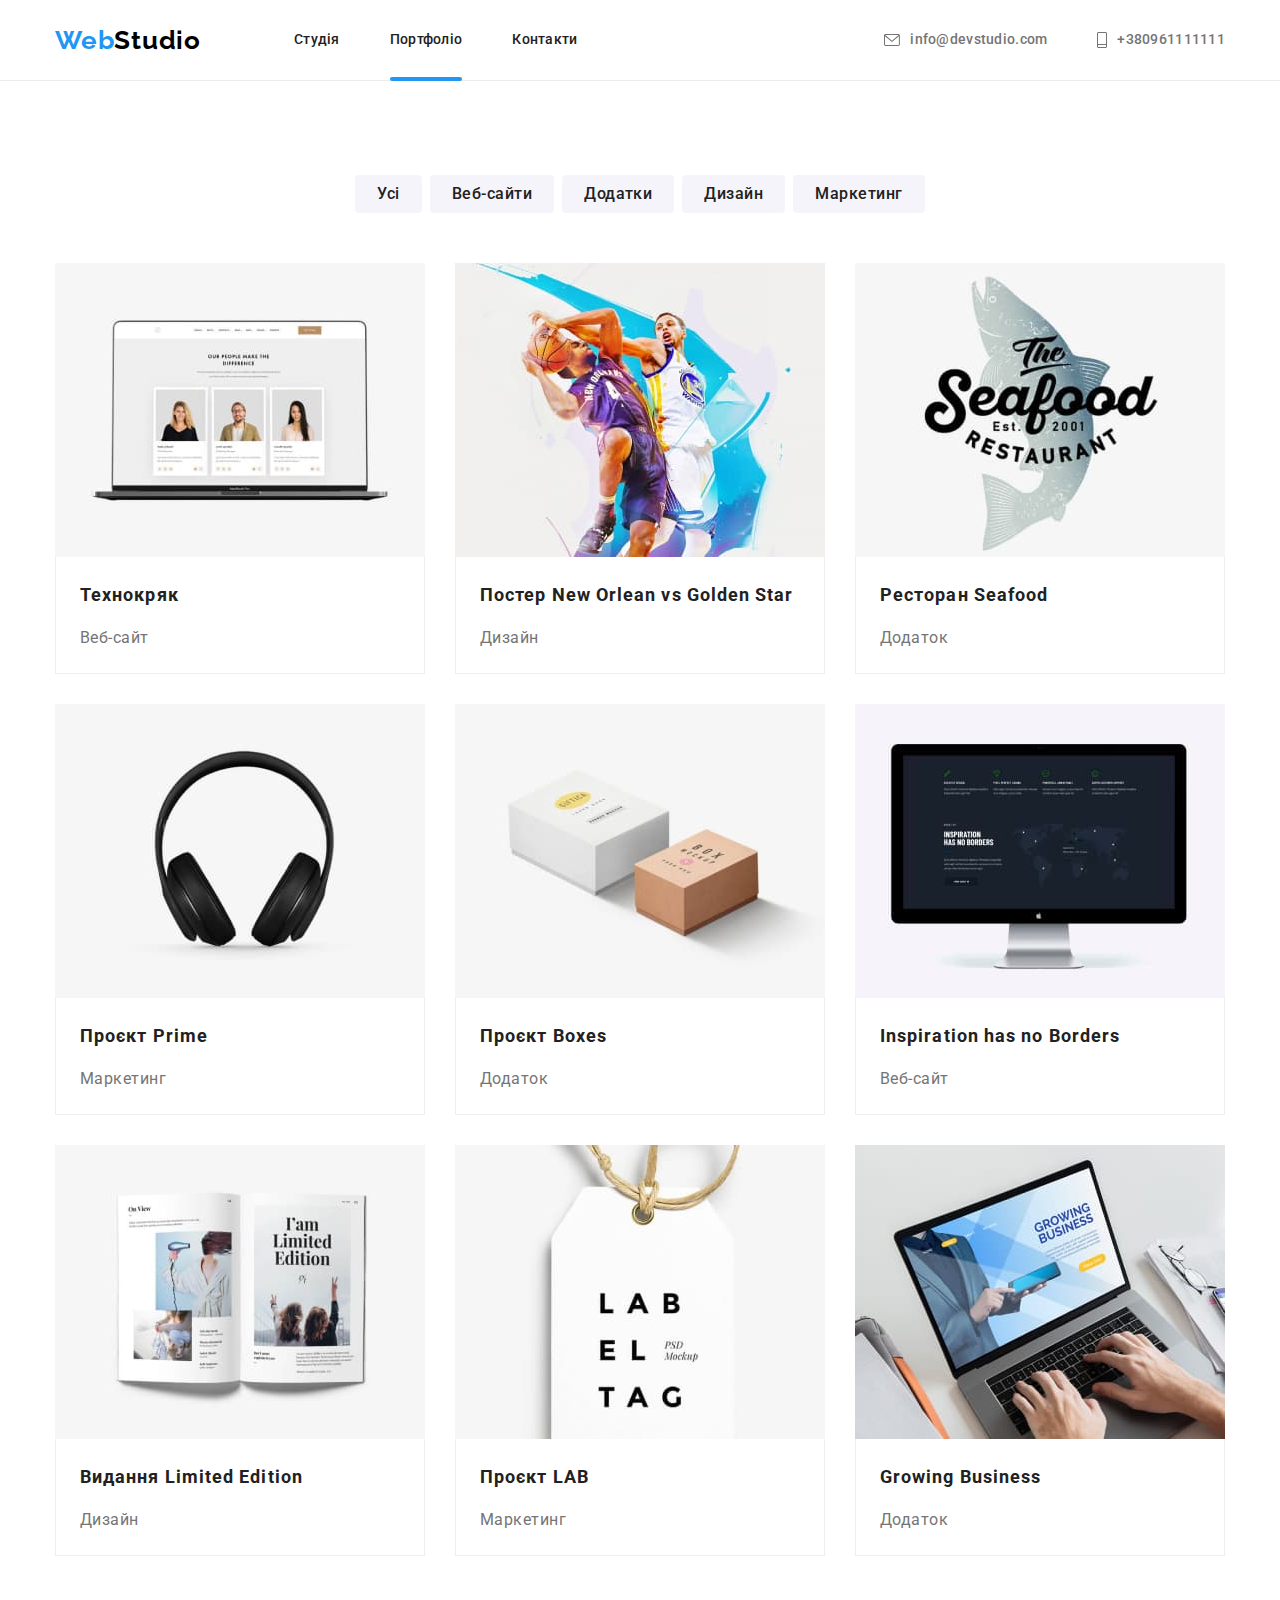
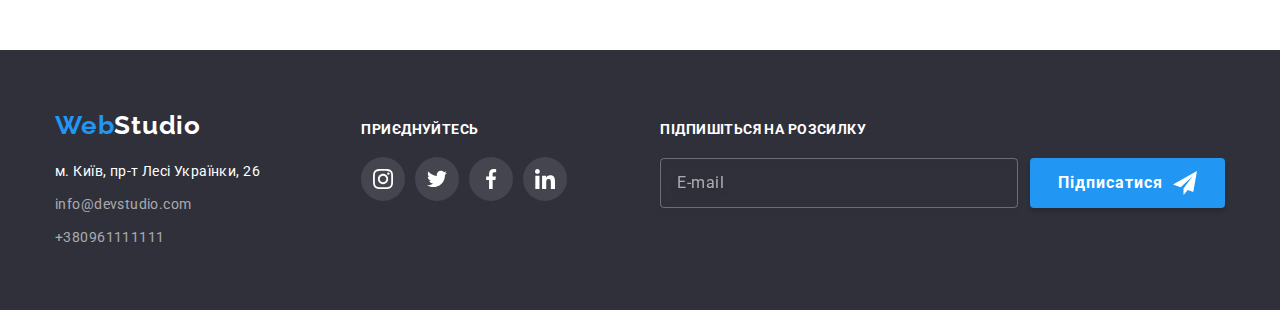
==== portfolio.html @ 86a4831b "Initial commit" ====
<!DOCTYPE html>
<html lang="en">
  <head>
    <meta charset="UTF-8" />
    <meta http-equiv="X-UA-Compatible" content="IE=edge" />
    <meta name="viewport" content="width=device-width, initial-scale=1.0" />

    <link rel="preconnect" href="https://fonts.googleapis.com" />
    <link rel="preconnect" href="https://fonts.gstatic.com" crossorigin />
    <link
      rel="stylesheet"
      href="https://cdnjs.cloudflare.com/ajax/libs/modern-normalize/1.1.0/modern-normalize.min.css"
    />
    <link
      href="https://fonts.googleapis.com/css2?family=Raleway:wght@700&family=Roboto:wght@400;500;700;900&display=swap"
      rel="stylesheet"
    />

    <link rel="stylesheet" href="css/styles.css" />
    <title>Portfolio</title>
  </head>
  <body>
    <header class="header-section">
      <div class="container header-container">
        <nav class="navigation">
          <a href="#" class="logo"><span class="logo-web">Web</span>Studio</a>
          <ul class="list navigation-list">
            <li class="list-item navigation-list-item">
              <a href="index.html" class="nav-item header-item">Студія</a>
            </li>
            <li class="list-item navigation-list-item">
              <a
                href="portfolio.html"
                class="nav-item header-item header-item-active"
                >Портфоліо</a
              >
            </li>
            <li class="list-item navigation-list-item">
              <a href="#" class="nav-item header-item">Контакти</a>
            </li>
          </ul>
        </nav>
        <ul class="list navigation-list">
          <li class="list-item navigation-list-item">
            <a
              href="mailto:info@devstudio.com"
              class="header-item contact-list-item"
            >
              <svg class="header-icon" width="16px" height="12px">
                <use href="./images/icons.svg#icon-envelope"></use>
              </svg>
              info@devstudio.com</a
            >
          </li>
          <li class="list-item navigation-list-item">
            <a href="tel:+380961111111" class="header-item contact-list-item">
              <svg class="header-icon" width="10px" height="16px">
                <use href="./images/icons.svg#icon-phone"></use>
              </svg>
              +380961111111</a
            >
          </li>
        </ul>
      </div>
    </header>
    <main class="main-section">
      <section class="section">
        <div class="container">
          <h1 class="visually-hidden">Наші проекти</h1>
          <ul class="list filter-list">
            <li class="list-item filter-list-item">
              <button type="button" class="filter-button">Усі</button>
            </li>
            <li class="list-item filter-list-item">
              <button type="button" class="filter-button">Веб-сайти</button>
            </li>
            <li class="list-item filter-list-item">
              <button type="button" class="filter-button">Додатки</button>
            </li>
            <li class="list-item filter-list-item">
              <button type="button" class="filter-button">Дизайн</button>
            </li>
            <li class="list-item filter-list-item">
              <button type="button" class="filter-button">Маркетинг</button>
            </li>
          </ul>

          <ul class="list portfolio-list">
            <li class="portfolio-item list-item">
              <a href="#" class="link portfolio-link">
                <div class="portfolio-thumb">
                  <div class="overlay">
                    Ресурс пропонує комплексні пропозиції з різним рівнем
                    функціоналу та сервісів. Все це дозволить відвідувачу
                    отримати вичерпні відомості про компанію чи приватну особу.
                  </div>
                  <img
                    class="portfolio-image"
                    src="images/project-1.jpg"
                    width="370"
                    alt="A laptop with an open project"
                  />
                </div>

                <div class="portfolio-caption">
                  <h2 class="portfolio-heading">Технокряк</h2>
                  <p class="portfolio-text">Веб-сайт</p>
                </div>
              </a>
            </li>
            <li class="portfolio-item list-item">
              <a href="#" class="link portfolio-link">
                <div class="portfolio-thumb">
                  <div class="overlay">
                    Ресурс пропонує комплексні пропозиції з різним рівнем
                    функціоналу та сервісів. Все це дозволить відвідувачу
                    отримати вичерпні відомості про компанію чи приватну особу.
                  </div>
                  <img
                    class="portfolio-image"
                    src="images/project-2.jpg"
                    width="370"
                    alt="A poster with basketbolists"
                  />
                </div>

                <div class="portfolio-caption">
                  <h2 class="portfolio-heading">
                    Постер New Orlean vs Golden Star
                  </h2>
                  <p class="portfolio-text">Дизайн</p>
                </div>
              </a>
            </li>
            <li class="portfolio-item list-item">
              <a href="#" class="link portfolio-link">
                <div class="portfolio-thumb">
                  <div class="overlay">
                    Ресурс пропонує комплексні пропозиції з різним рівнем
                    функціоналу та сервісів. Все це дозволить відвідувачу
                    отримати вичерпні відомості про компанію чи приватну особу.
                  </div>
                  <img
                    class="portfolio-image"
                    src="images/project-3.jpg"
                    width="370"
                    alt="Seafood restaurant logo"
                  />
                </div>

                <div class="portfolio-caption">
                  <h2 class="portfolio-heading">Ресторан Seafood</h2>
                  <p class="portfolio-text">Додаток</p>
                </div>
              </a>
            </li>
            <li class="portfolio-item list-item">
              <a href="#" class="link portfolio-link">
                <div class="portfolio-thumb">
                  <div class="overlay">
                    Ресурс пропонує комплексні пропозиції з різним рівнем
                    функціоналу та сервісів. Все це дозволить відвідувачу
                    отримати вичерпні відомості про компанію чи приватну особу.
                  </div>
                  <img
                    class="portfolio-image"
                    src="images/project-4.jpg"
                    width="370"
                    alt="Heaphones"
                  />
                </div>

                <div class="portfolio-caption">
                  <h2 class="portfolio-heading">Проєкт Prime</h2>
                  <p class="portfolio-text">Маркетинг</p>
                </div>
              </a>
            </li>
            <li class="portfolio-item list-item">
              <a href="#" class="link portfolio-link">
                <div class="portfolio-thumb">
                  <div class="overlay">
                    Ресурс пропонує комплексні пропозиції з різним рівнем
                    функціоналу та сервісів. Все це дозволить відвідувачу
                    отримати вичерпні відомості про компанію чи приватну особу.
                  </div>
                  <img
                    class="portfolio-image"
                    src="images/project-5.jpg"
                    width="370"
                    alt="Two boxes of different sizes"
                  />
                </div>

                <div class="portfolio-caption">
                  <h2 class="portfolio-heading">Проєкт Boxes</h2>
                  <p class="portfolio-text">Додаток</p>
                </div>
              </a>
            </li>
            <li class="portfolio-item list-item">
              <a href="#" class="link portfolio-link">
                <div class="portfolio-thumb">
                  <div class="overlay">
                    Ресурс пропонує комплексні пропозиції з різним рівнем
                    функціоналу та сервісів. Все це дозволить відвідувачу
                    отримати вичерпні відомості про компанію чи приватну особу.
                  </div>
                  <img
                    class="portfolio-image"
                    src="images/project-6.jpg"
                    width="370"
                    alt="A PC screen with an open project"
                  />
                </div>

                <div class="portfolio-caption">
                  <h2 class="portfolio-heading">Inspiration has no Borders</h2>
                  <p class="portfolio-text">Веб-сайт</p>
                </div>
              </a>
            </li>
            <li class="portfolio-item list-item">
              <a href="#" class="link portfolio-link">
                <div class="portfolio-thumb">
                  <div class="overlay">
                    Ресурс пропонує комплексні пропозиції з різним рівнем
                    функціоналу та сервісів. Все це дозволить відвідувачу
                    отримати вичерпні відомості про компанію чи приватну особу.
                  </div>
                  <img
                    class="portfolio-image"
                    src="images/project-7.jpg"
                    width="370"
                    alt="An open copy of Limited Edition magazine"
                  />
                </div>

                <div class="portfolio-caption">
                  <h2 class="portfolio-heading">Видання Limited Edition</h2>
                  <p class="portfolio-text">Дизайн</p>
                </div>
              </a>
            </li>
            <li class="portfolio-item list-item">
              <a href="#" class="link portfolio-link">
                <div class="portfolio-thumb">
                  <div class="overlay">
                    Ресурс пропонує комплексні пропозиції з різним рівнем
                    функціоналу та сервісів. Все це дозволить відвідувачу
                    отримати вичерпні відомості про компанію чи приватну особу.
                  </div>
                  <img
                    class="portfolio-image"
                    src="images/project-8.jpg"
                    width="370"
                    alt="LAB logo"
                  />
                </div>

                <div class="portfolio-caption">
                  <h2 class="portfolio-heading">Проєкт LAB</h2>
                  <p class="portfolio-text">Маркетинг</p>
                </div>
              </a>
            </li>
            <li class="portfolio-item list-item">
              <a href="#" class="link portfolio-link">
                <div class="portfolio-thumb">
                  <div class="overlay">
                    Ресурс пропонує комплексні пропозиції з різним рівнем
                    функціоналу та сервісів. Все це дозволить відвідувачу
                    отримати вичерпні відомості про компанію чи приватну особу.
                  </div>
                  <img
                    class="portfolio-image"
                    src="images/project-9.jpg"
                    width="370"
                    alt="An open laptop with the hands of man working on it"
                  />
                </div>

                <div class="portfolio-caption">
                  <h2 class="portfolio-heading">Growing Business</h2>
                  <p class="portfolio-text">Додаток</p>
                </div>
              </a>
            </li>
          </ul>
        </div>
      </section>
    </main>
    <footer class="footer">
      <div class="container footer-container">
        <div class="main-info">
          <a href="#" class="logo logo-footer"
            ><span class="logo-web">Web</span
            ><span class="logo-studio">Studio</span></a
          >
          <address class="address-block">
            <ul class="list address-contact-info">
              <li class="list-item address-list-item">
                <a
                  class="address"
                  href="https://goo.gl/maps/mu8JCDVC7BkaN3t28"
                  target="_blank"
                  rel="noopener noreferrer"
                  >м. Київ, пр-т Лесі Українки, 26</a
                >
              </li>
              <li class="list-item address-list-item">
                <a class="address-additional" href="mailto:info@devstudio.com"
                  >info@devstudio.com</a
                >
              </li>
              <li class="list-item address-list-item">
                <a class="address-additional" href="tel:+380961111111"
                  >+380961111111</a
                >
              </li>
            </ul>
          </address>
        </div>

        <div class="join-us">
          <p class="join-us-title">Приєднуйтесь</p>
          <ul class="list social-icons-set social-footer-set">
            <li class="list-item social-item social-footer-item">
              <a href="#" class="team-social-link">
                <svg class="team-icon footer-social-icon">
                  <use href="./images/icons.svg#icon-instagram"></use>
                </svg>
              </a>
            </li>
            <li class="list-item social-item social-footer-item">
              <a href="#" class="team-social-link">
                <svg class="team-icon footer-social-icon">
                  <use href="./images/icons.svg#icon-twitter"></use>
                </svg>
              </a>
            </li>
            <li class="list-item social-item social-footer-item">
              <a href="#" class="team-social-link">
                <svg class="team-icon footer-social-icon">
                  <use href="./images/icons.svg#icon-facebook"></use>
                </svg>
              </a>
            </li>
            <li class="list-item social-item social-footer-item">
              <a href="#" class="team-social-link">
                <svg class="team-icon footer-social-icon">
                  <use href="./images/icons.svg#icon-linkedin"></use>
                </svg>
              </a>
            </li>
          </ul>
        </div>

        <div class="sign-up">
          <p class="sign-up-heading">Підпишіться на розсилку</p>
          <form class="sign-up-form">
            <input
              type="email"
              placeholder="E-mail"
              name="sign-up-email"
              class="sign-up-input"
            />
            <button type="submit" class="sign-up-button">
              Підписатися
              <svg class="sign-up-button-icon" width="24px" height="24px">
                <use href="./images/icons.svg#icon-send-form"></use>
              </svg>
            </button>
          </form>
        </div>
      </div>
    </footer>
  </body>
</html>
---- css/styles.css ----
:root {
  --background-nav: #ffffff;
  --background-team: #f5f4fa;
  --background-accent: #2f303a;
  --text-main: #212121;
  --text-secondary: #757575;
  --text-contrast: #ffffff;
  --text-accent: #2196f3;
}

body {
  font-family: "Roboto", sans-serif;
  color: var(--text-main);
  padding: 0;
  margin: 0;
}

h1,
h2,
h3,
p {
  margin-top: 0;
  margin-bottom: 0;
}

.list {
  padding-left: 0;
  margin: 0;
}

.list-item {
  list-style: none;
}

.link {
  text-decoration: none;
}

.header-section {
  background-color: var(--background-nav);
  border-bottom: 1px solid #ececec;
}

.header-container {
  display: flex;
  align-items: center;
}

.container {
  width: 1200px;
  margin: 0 auto;
  padding: 0 15px;
}

.section {
  padding-top: 94px;
  padding-bottom: 94px;
}

.navigation-list {
  display: flex;
  margin-left: auto;
  align-items: center;
}

.navigation-list-item {
  position: relative;

  margin-right: 50px;
  text-align: center;
}

.navigation-list-item:last-child {
  margin-right: 0;
}

.navigation {
  display: flex;
  align-items: center;
}

.header-icon {
  margin-right: 10px;
  fill: currentColor;
  text-align: center;
}

.logo {
  font-family: "Raleway", sans-serif;
  font-weight: 700;
  font-size: 26px;
  line-height: 1.17;
  text-decoration: none;
  color: #000000;
  letter-spacing: 0.03em;
  margin-right: 93px;
}

.logo-web {
  color: var(--text-accent);
}

.logo-studio {
  color: var(--text-contrast);
}

.header-item {
  display: block;
  font-weight: 500;
  font-size: 14px;
  line-height: 1.14;
  letter-spacing: 0.02em;
  text-decoration: none;
  color: var(--text-main);
  padding: 32px 0;

  transition: color 250ms cubic-bezier(0.4, 0, 0.2, 1);
}

.header-item-active::after {
  position: absolute;
  bottom: -1px;
  left: 0;

  content: "";
  display: block;
  width: 100%;
  height: 4px;
  background-color: var(--text-accent);
  border-radius: 2px;
}

.header-item:hover,
.header-item:focus {
  color: var(--text-accent);
}

.contact-list-item {
  color: var(--text-secondary);
  display: flex;
  align-items: center;
}

.heading-section {
  max-width: 1600px;
  margin-left: auto;
  margin-right: auto;
  height: 600px;
  padding: 200px 0;
  background-color: var(--background-accent);
  background-image: linear-gradient(
      to right,
      rgba(47, 48, 58, 0.4),
      rgba(47, 48, 58, 0.4)
    ),
    url(../images/img-hero.jpg);
  background-position: center;
  background-size: cover;
  background-repeat: no-repeat;
}

.heading-main {
  font-weight: 900;
  font-size: 44px;
  line-height: 1.36;

  text-align: center;
  letter-spacing: 0.06em;
  text-transform: uppercase;

  color: var(--text-contrast);

  width: 696px;
  margin: 0 auto;
  margin-bottom: 30px;
}

.order-button {
  background: var(--text-accent);
  box-shadow: 0px 4px 4px rgba(0, 0, 0, 0.15);
  border-radius: 4px;
  border: none;

  font-weight: 700;
  font-size: 16px;
  line-height: 1.875;

  display: flex;
  align-items: center;

  /* display: block;
  margin: 0 auto; */
  text-align: center;
  letter-spacing: 0.06em;

  color: var(--text-contrast);
  cursor: pointer;
  padding: 10px 32px;

  margin: 0 auto;

  transition: background-color 250ms cubic-bezier(0.4, 0, 0.2, 1);
}

.order-button:active,
.order-button:hover {
  background-color: #188ce8;
}

.heading-secondary {
  font-weight: 700;
  font-size: 36px;
  line-height: 1.17;
  text-align: center;
  letter-spacing: 0.03em;
  margin-bottom: 50px;
}

.visually-hidden {
  position: absolute;
  width: 1px;
  height: 1px;
  margin: -1px;
  padding: 0;
  overflow: hidden;
  border: 0;
  clip: rect(0 0 0 0);
}

.features-section {
  padding-top: 94px;
}

.features-list {
  display: flex;
  column-gap: 30px;
}

.features-item {
  flex-basis: calc((100% - 90px) / 4);
}

.features-heading {
  font-weight: 700;
  font-size: 14px;
  line-height: 1.14;
  letter-spacing: 0.03em;
  text-transform: uppercase;
  margin-bottom: 10px;
}

.thumb {
  height: 120px;
  text-align: center;
  background-color: var(--background-team);
  margin-bottom: 30px;

  display: flex;
  justify-content: center;
  align-items: center;
}

.features-icon {
  width: 70px;
  height: 70px;
}

.features-text {
  font-size: 14px;
  line-height: 1.71;

  letter-spacing: 0.03em;
  color: var(--text-secondary);
}

.photos-section {
  padding-top: 0;
}

.photos-list {
  display: flex;
  column-gap: 30px;
}

.photos-list-item {
  position: relative;

  flex-basis: calc((100% - 60px) / 3);
}

.photos-section-text {
  position: absolute;
  bottom: 0;
  left: 0;
  width: 100%;
  height: 70px;

  display: flex;
  justify-content: center;
  align-items: center;

  background: rgba(47, 48, 58, 0.8);

  font-weight: 700;
  font-size: 14px;
  line-height: 1.14;
  text-align: center;
  letter-spacing: 0.03em;
  text-transform: uppercase;

  color: #ffffff;
}

img {
  display: block;
  max-width: 100%;
  height: auto;
}

.team-section {
  background-color: var(--background-team);
}

.team-list {
  display: flex;
  column-gap: 30px;
}

.team-heading {
  margin-bottom: 10px;
}

.team-caption {
  padding: 30px 32px;
}

.team-list-item {
  width: 100%;
  background-color: var(--background-nav);
  box-shadow: 0px 1px 3px rgba(0, 0, 0, 0.12), 0px 1px 1px rgba(0, 0, 0, 0.14),
    0px 2px 1px rgba(0, 0, 0, 0.2);
  border-radius: 0px 0px 4px 4px;

  flex-basis: calc((100% - 90px) / 4);
}

.team-heading {
  font-weight: 500;
  font-size: 16px;
  line-height: 1.18;
  text-align: center;
  letter-spacing: 0.03em;
}

.team-text {
  line-height: 1.18;
  margin-bottom: 16px;
  text-align: center;
  letter-spacing: 0.03em;
  color: var(--text-secondary);
}

.social-icons-set {
  display: flex;
  column-gap: 10px;
}

.social-item {
  width: 44px;
  height: 44px;
}

.team-social-link {
  width: 100%;
  height: 100%;
  display: flex;
  justify-content: center;
  align-items: center;
  border-radius: 50%;

  transition: background-color 250ms cubic-bezier(0.4, 0, 0.2, 1);
}

.team-social-link:hover,
.team-social-link:focus {
  background-color: var(--text-accent);
}

.team-social-link:hover .team-icon,
.team-social-link:focus .team-icon {
  fill: var(--background-nav);
}

.team-icon {
  width: 20px;
  height: 20px;
  fill: #afb1b8;

  transition: fill 250ms cubic-bezier(0.4, 0, 0.2, 1);
}

.clients-list {
  display: flex;
  column-gap: 30px;
}

.clients-list-item {
  width: 170px;
  height: 92px;
}

.clients-thumb {
  display: flex;
  justify-content: center;
  align-items: center;
  width: 100%;
  height: 100%;
  border: 1px solid #afb1b8;
  border-radius: 4px;

  transition: border 250ms cubic-bezier(0.4, 0, 0.2, 1);
}

.clients-thumb:hover,
.clients-thumb:focus {
  border: 1px solid var(--text-accent);
}

.clients-thumb:hover .clients-icon,
.clients-thumb:focus .clients-icon {
  fill: #2196f3;
}

.clients-icon {
  width: 106px;
  height: 60px;
  fill: #afb1b8;

  transition: fill 250ms cubic-bezier(0.4, 0, 0.2, 1);
}

.address {
  font-size: 14px;
  line-height: 1.71;

  letter-spacing: 0.03em;
  text-decoration: none;
  color: var(--text-contrast);
  font-style: normal;
}

.address-additional {
  font-size: 14px;
  line-height: 1.71;

  letter-spacing: 0.03em;
  text-decoration: none;
  color: rgba(255, 255, 255, 0.6);
  font-style: normal;

  transition: color 250ms cubic-bezier(0.4, 0, 0.2, 1);
}

.address-additional:hover,
.address-additional:focus {
  color: var(--text-accent);
}

.footer {
  background-color: var(--background-accent);
  padding: 60px 0;
}

.footer-container {
  display: flex;
  align-items: baseline;
}

.main-info {
  margin-right: 70px;
  flex-grow: 1;
}

.join-us {
  margin-right: 93px;
}

.logo-footer {
  margin-right: 0;
}

.address-block {
  margin-top: 20px;
}

.address-list-item {
  margin-bottom: 9px;
}

.address-list-item:last-child {
  margin-bottom: 0;
}

.join-us-title {
  font-weight: 700;
  font-size: 14px;
  line-height: 16px;
  letter-spacing: 0.03em;
  text-transform: uppercase;

  color: #ffffff;
  margin-bottom: 20px;
}

.social-footer-item {
  background-color: rgba(255, 255, 255, 0.1);
  border-radius: 50%;
}

.footer-social-icon {
  fill: #ffffff;
}

.sign-up {
  margin-left: auto;
}

.sign-up-form {
  display: flex;
  flex-direction: row;
  column-gap: 12px;
}

.sign-up-heading {
  margin-bottom: 20px;
  font-weight: 700;
  font-size: 14px;
  line-height: 1.14;
  letter-spacing: 0.03em;
  text-transform: uppercase;

  color: #ffffff;
}

.sign-up-input {
  border: 1px solid rgba(255, 255, 255, 0.3);
  filter: drop-shadow(0px 4px 4px rgba(0, 0, 0, 0.15));
  border-radius: 4px;
  background-color: transparent;
  min-width: 358px;
  padding: 15px 16px;
}

.sign-up-input::placeholder {
  font-weight: 400;
  font-size: 16px;
  line-height: 1.25;
  letter-spacing: 0.03em;

  color: rgba(255, 255, 255, 0.6);
}

.sign-up-button {
  padding: 10px 28px;
  display: flex;
  align-items: center;

  background: var(--text-accent);
  box-shadow: 0px 4px 4px rgba(0, 0, 0, 0.15);
  border-radius: 4px;

  font-weight: 700;
  font-size: 16px;
  line-height: 1.88;

  display: flex;
  align-items: center;
  text-align: center;
  letter-spacing: 0.06em;

  color: #ffffff;
  border: none;
  cursor: pointer;

  transition: background-color 250ms cubic-bezier(0.4, 0, 0.2, 1);
}

.sign-up-button:hover,
.sign-up-button:focus {
  background-color: #188ce8;
}

.sign-up-button-icon {
  margin-left: 10px;
}

.backdrop {
  position: fixed;
  top: 0;
  left: 0;
  width: 100%;
  height: 100%;
  background-color: rgba(0, 0, 0, 0.2);

  opacity: 1;
  transition: opacity 250ms cubic-bezier(0.4, 0, 0.2, 1);
}

.modal {
  position: absolute;
  top: 50%;
  left: 50%;
  transform: translate(-50%, -50%) scale(1);

  min-width: 528px;
  min-height: 581px;
  padding: 40px;
  background-color: #ffffff;
  box-shadow: 0px 1px 3px rgba(0, 0, 0, 0.12), 0px 1px 1px rgba(0, 0, 0, 0.14),
    0px 2px 1px rgba(0, 0, 0, 0.2);
  border-radius: 4px;

  transition: transform 250ms cubic-bezier(0.4, 0, 0.2, 1);
}

.backdrop.is-hidden {
  visibility: none;
  opacity: 0;
  pointer-events: none;
}

.backdrop.is-hidden .modal {
  transform: translate(-50%, -50%) scale(0.2);
}

.modal-button {
  position: absolute;
  top: 8px;
  right: 8px;

  width: 30px;
  height: 30px;

  border-radius: 50%;
  background: #ffffff;
  border: 1px solid rgba(0, 0, 0, 0.1);

  cursor: pointer;

  transition: fill 250ms cubic-bezier(0.4, 0, 0.2, 1);
}

.modal-button:hover,
.modal-button:focus {
  fill: var(--text-accent);
}

.icon-close-modal {
  width: 100%;
  height: 100%;
}

.form-heading {
  margin-bottom: 12px;

  font-weight: 700;
  font-size: 20px;
  line-height: 1.15;
  text-align: center;
  letter-spacing: 0.03em;

  color: var(--text-main);
}

.form-field {
  position: relative;

  display: flex;
  flex-direction: column;
  margin-bottom: 10px;
}

.form-field-comment {
  margin-bottom: 20px;
}

.form-label {
  margin-bottom: 4px;
  font-weight: 400;
  font-size: 12px;
  line-height: 1.16;
  /* identical to box height */

  letter-spacing: 0.01em;

  color: var(--text-secondary);
}

.form-input {
  padding: 11px 35px 12px;
  border: 1px solid rgba(33, 33, 33, 0.2);
  border-radius: 4px;

  transition: border 250ms cubic-bezier(0.4, 0, 0.2, 1);
}

.form-field:focus-within .form-icon {
  fill: var(--text-accent);
}

.form-field:focus-within .form-input {
  outline: 1px solid rgb(33, 150, 243);
}

.form-input-comment {
  resize: none;
  padding: 12px 16px;
  height: 120px;
}

.form-field-comment .form-input-comment::placeholder {
  font-weight: 400;
  font-size: 12px;
  line-height: 1.16;
  letter-spacing: 0.01em;

  color: rgba(117, 117, 117, 0.5);
}

.form-icon {
  position: absolute;
  display: inline-block;
  margin: 0;

  top: 30px;
  left: 15px;

  transition: fill 250ms cubic-bezier(0.4, 0, 0.2, 1);
}

.disclamer-checkbox {
  margin-bottom: 30px;
}

.disclamer-input {
  position: absolute;
  width: 1px;
  height: 1px;
  margin: -1px;
  padding: 0;
  overflow: hidden;
  border: 0;
  clip: rect(0 0 0 0);
}

.disclamer-label {
  display: flex;
  align-items: center;
  justify-content: center;

  font-weight: 400;
  font-size: 14px;
  line-height: 1.71;

  letter-spacing: 0.03em;

  color: var(--text-secondary);
}

.disclamer-link {
  color: var(--text-accent);
  margin-left: 5px;
}

.checkbox-icon-container {
  display: flex;
  width: 16px;
  height: 15px;
  border: 2px solid var(--text-main);
  border-radius: 2px;
  margin-right: 8px;

  transition: background-color 250ms cubic-bezier(0.4, 0, 0.2, 1),
    border 250ms cubic-bezier(0.4, 0, 0.2, 1);
}

.checkbox-icon {
  width: 100%;
  height: 100%;
}

.disclamer-input:checked + .checkbox-icon-container {
  background-color: var(--text-accent);
  border: 1px solid var(--text-accent);
}

.form-button {
  padding: 10px 52px;

  font-weight: 700;
  font-size: 16px;
  line-height: 1.88;

  display: flex;
  align-items: center;
  text-align: center;
  letter-spacing: 0.06em;

  color: #ffffff;

  background-color: var(--text-accent);
  box-shadow: 0px 4px 4px rgba(0, 0, 0, 0.15);
  border-radius: 4px;

  border: none;
  margin-right: auto;
  margin-left: auto;

  cursor: pointer;

  transition: background-color 250ms cubic-bezier(0.4, 0, 0.2, 1);
}

.form-button:hover,
.form-button:focus {
  background-color: #188ce8;
}

/* PORTFOLIO */

.filter-list {
  display: flex;
  justify-content: center;
  margin-bottom: 50px;
  column-gap: 8px;
}

.filter-button {
  font-family: inherit;
  font-size: 16px;
  font-weight: 500;
  line-height: 1.625;
  text-align: center;
  letter-spacing: 0.03em;
  color: var(--text-main);

  background: var(--background-team);
  border-radius: 4px;
  padding: 6px 22px;
  border: none;
  cursor: pointer;

  transition: background-color 250ms cubic-bezier(0.4, 0, 0.2, 1),
    color 250ms cubic-bezier(0.4, 0, 0.2, 1),
    box-shadow 250ms cubic-bezier(0.4, 0, 0.2, 1);
}

.filter-button:hover,
.filter-button:focus {
  background: var(--text-accent);

  color: var(--text-contrast);
  box-shadow: 0px 3px 1px rgba(0, 0, 0, 0.1), 0px 1px 2px rgba(0, 0, 0, 0.08),
    0px 2px 2px rgba(0, 0, 0, 0.12);
}

.portfolio-list {
  display: flex;
  flex-wrap: wrap;
  gap: 30px;
}

.portfolio-item {
  box-sizing: border-box;
  background-color: var(--background-nav);
}

/* .portfolio-item:nth-last-child(-n + 3) {
  margin-bottom: 0;
} */

.portfolio-link {
  display: block;
  color: inherit;

  transition: box-shadow 250ms cubic-bezier(0.4, 0, 0.2, 1);
}

.portfolio-link:hover,
.portfolio-link:focus {
  box-shadow: 0px 1px 1px rgba(0, 0, 0, 0.12), 0px 4px 4px rgba(0, 0, 0, 0.06),
    1px 4px 6px rgba(0, 0, 0, 0.16);
}

.portfolio-caption {
  padding: 20px 24px;
  border-left: 1px solid #eeeeee;
  border-right: 1px solid #eeeeee;
  border-bottom: 1px solid #eeeeee;
}

.portfolio-image {
  display: block;
}

.portfolio-heading {
  font-weight: 700;
  font-size: 18px;
  line-height: 2;
  letter-spacing: 0.06em;
  margin-bottom: 10px;
}

.portfolio-text {
  font-weight: 400;
  font-size: 16px;
  line-height: 1.875;
  /* identical to box height, or 188% */
  letter-spacing: 0.03em;
  color: var(--text-secondary);
  margin: 0;
  padding: 0;
}

.portfolio-thumb {
  position: relative;
  overflow: hidden;
}

.overlay {
  position: absolute;
  top: 100%;
  left: 0;
  background-color: rgba(33, 150, 243, 0.9);

  padding: 63px 24px;

  font-size: 18px;
  line-height: 1.56;

  letter-spacing: 0.03em;

  color: #ffffff;

  transform: translateY(0);

  transition: transform 250ms cubic-bezier(0.4, 0, 0.2, 1);
}

.portfolio-link:hover .overlay,
.portfolio-link:focus .overlay {
  transform: translateY(-100%);
}
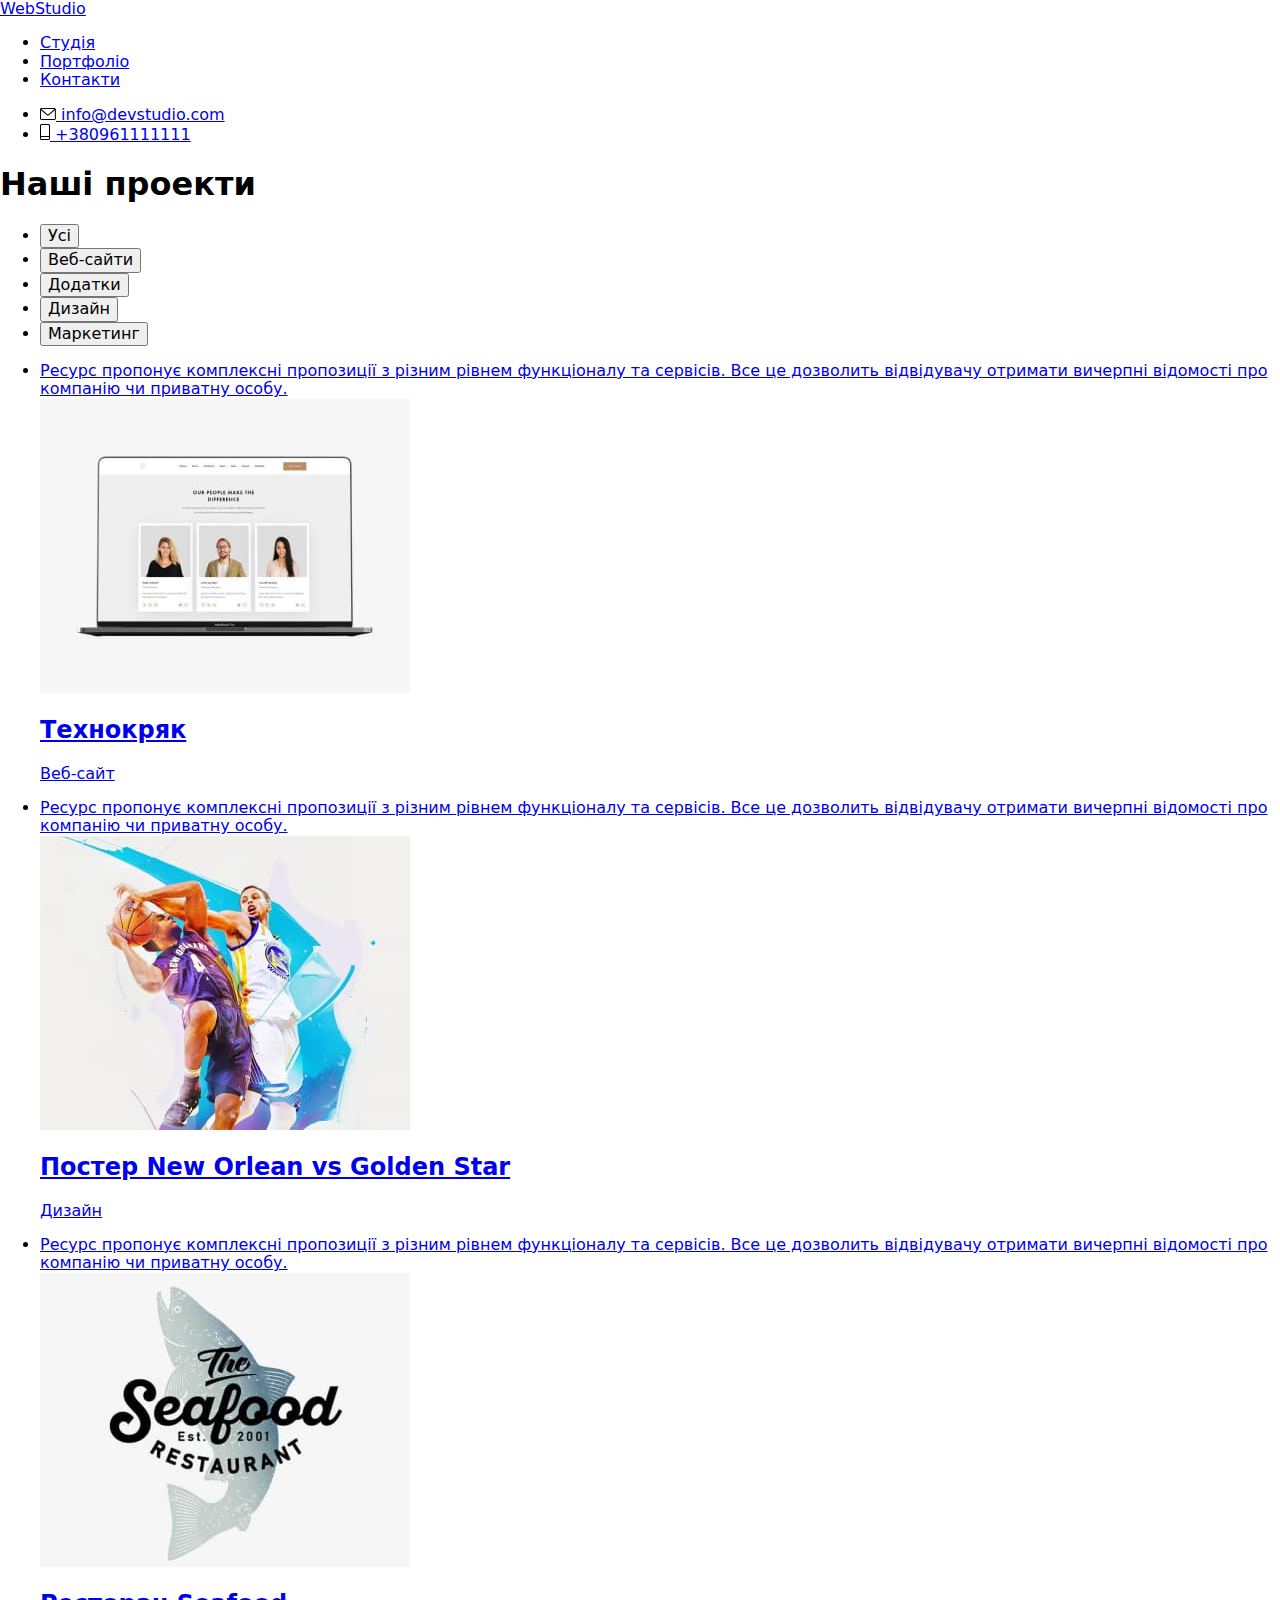
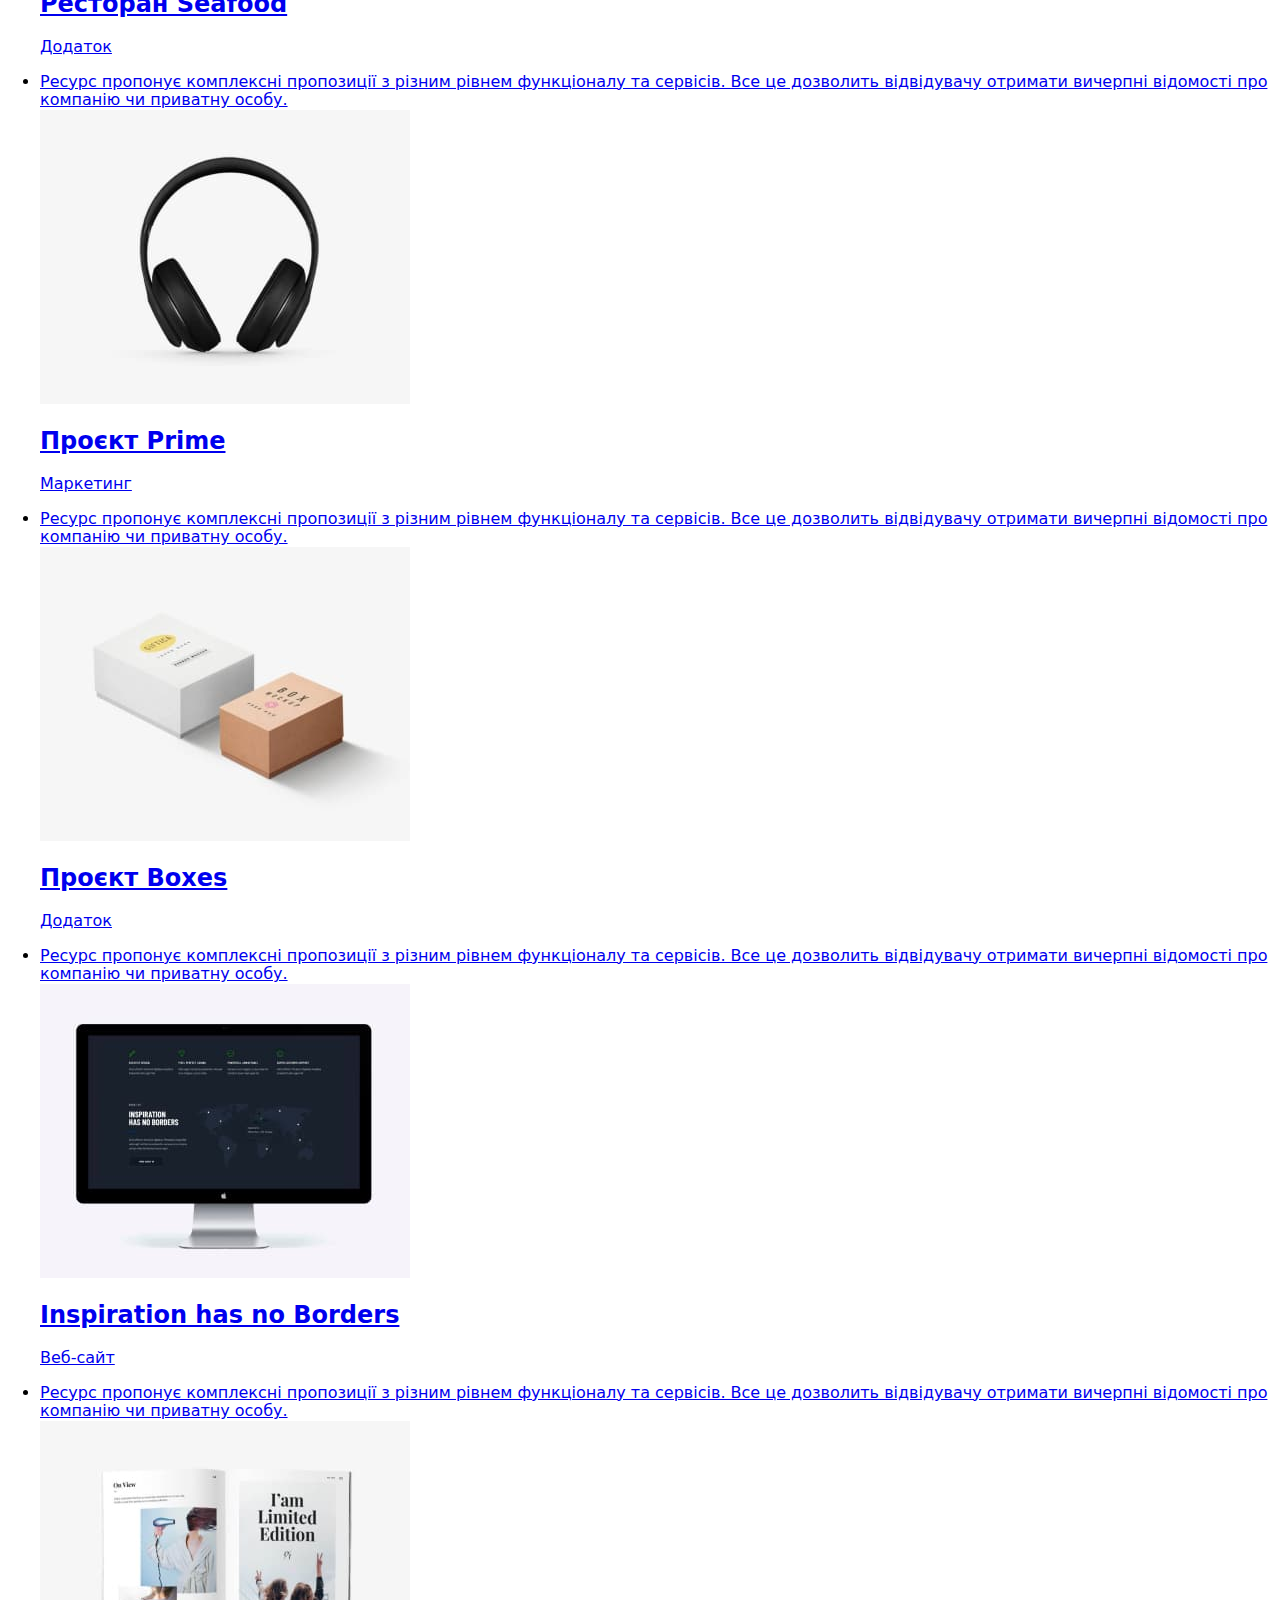
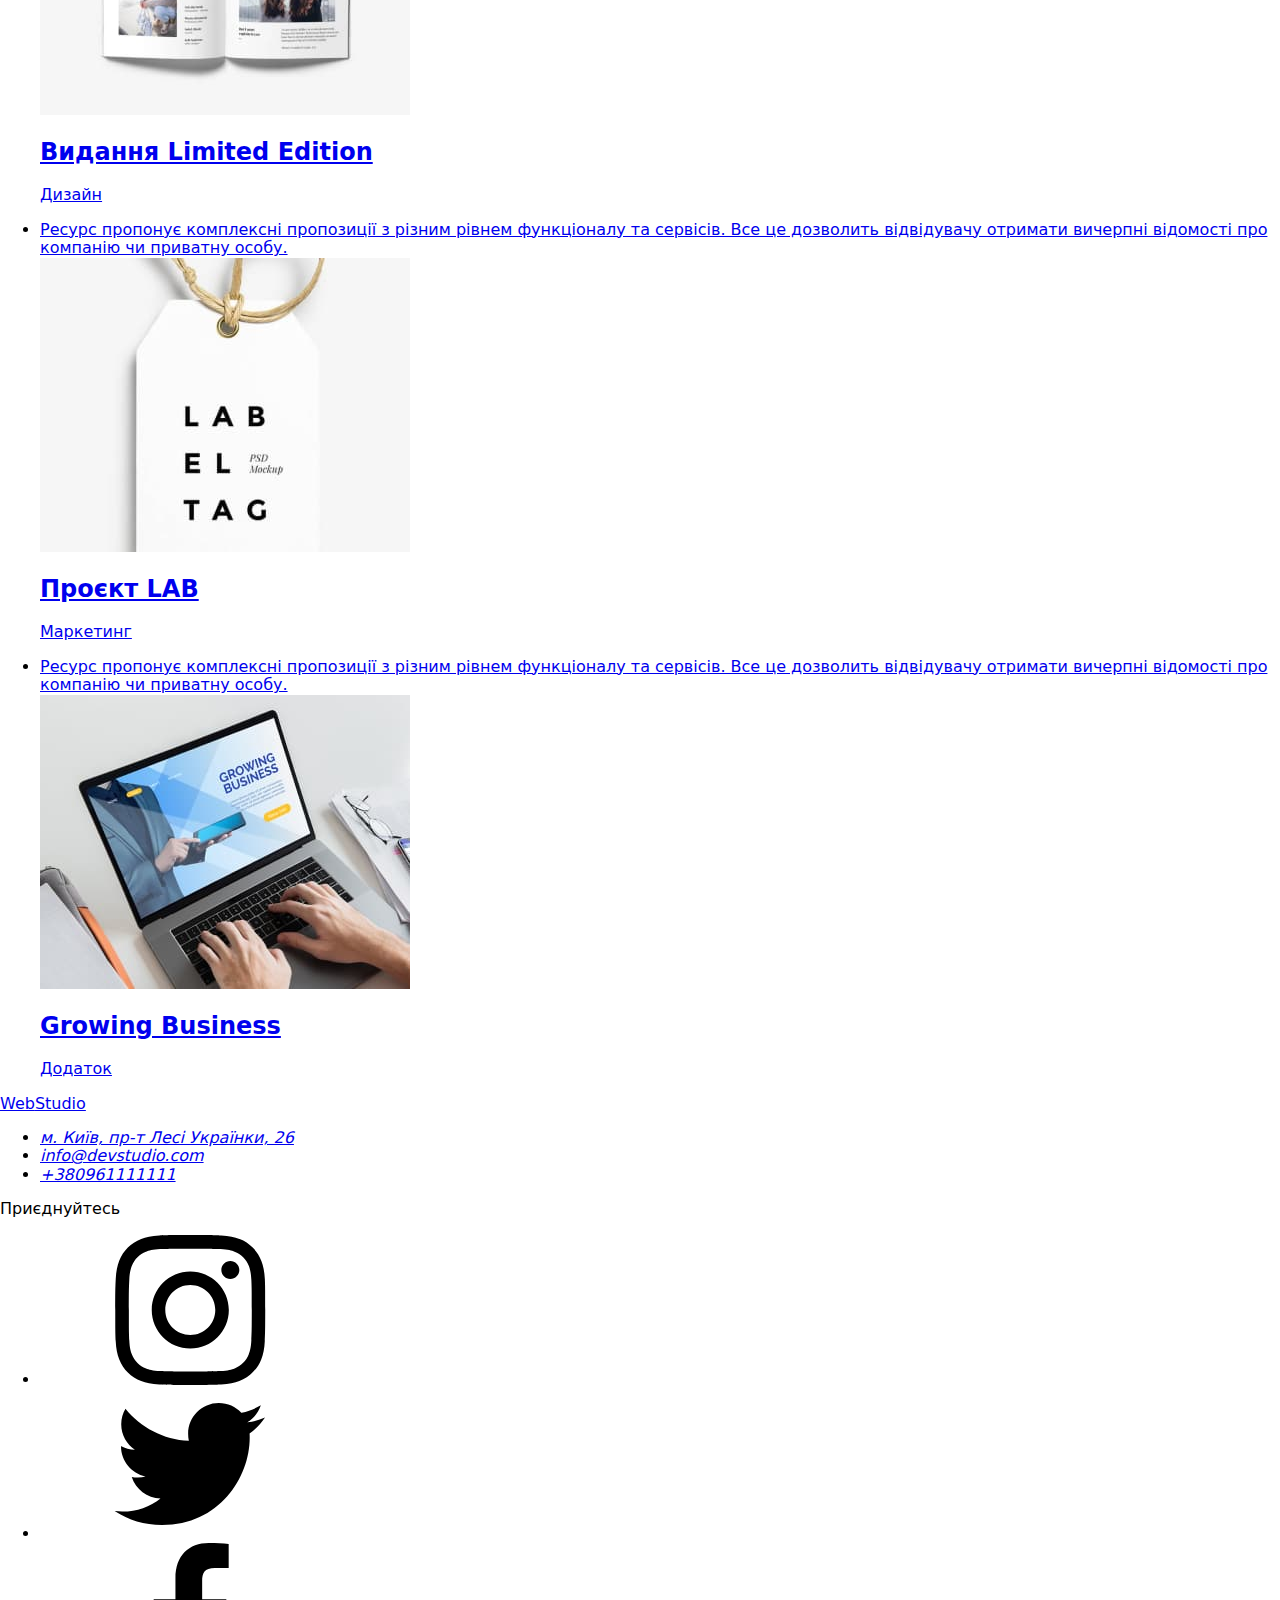
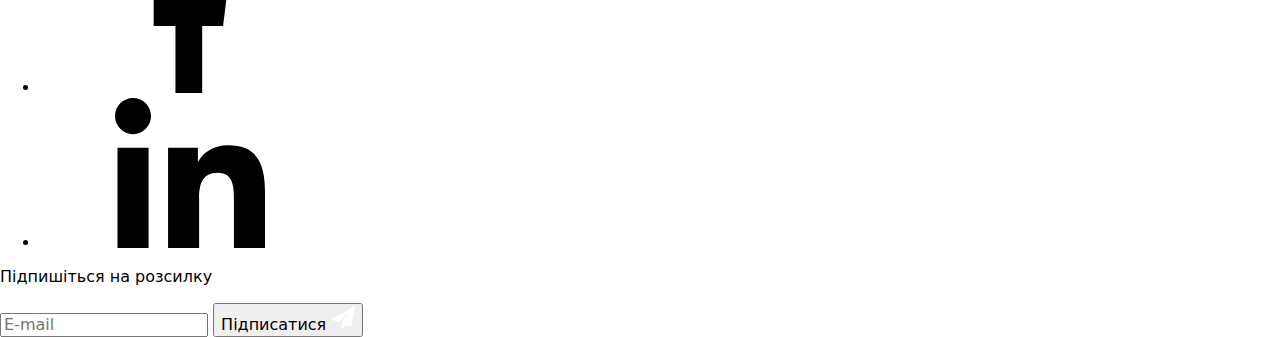
==== commit ad8712d4: "refactoring" ====
--- a/portfolio.html
+++ b/portfolio.html
@@ -16,45 +16,48 @@
       rel="stylesheet"
     />
 
-    <link rel="stylesheet" href="css/styles.css" />
+    <link rel="stylesheet" href="css/main.min.css" />
     <title>Portfolio</title>
   </head>
   <body>
     <header class="header-section">
       <div class="container header-container">
         <nav class="navigation">
-          <a href="#" class="logo"><span class="logo-web">Web</span>Studio</a>
-          <ul class="list navigation-list">
-            <li class="list-item navigation-list-item">
-              <a href="index.html" class="nav-item header-item">Студія</a>
-            </li>
-            <li class="list-item navigation-list-item">
+          <a href="#" class="logo"><span class="logo__web">Web</span>Studio</a>
+          <ul class="list navigation__list">
+            <li class="list__item navigation__item">
+              <a href="index.html" class="header-section__item">Студія</a>
+            </li>
+            <li class="list__item navigation__item">
               <a
                 href="portfolio.html"
-                class="nav-item header-item header-item-active"
+                class="header-section__item header-section__item--active"
                 >Портфоліо</a
               >
             </li>
-            <li class="list-item navigation-list-item">
-              <a href="#" class="nav-item header-item">Контакти</a>
+            <li class="list__item navigation__item">
+              <a href="#" class="header-section__item">Контакти</a>
             </li>
           </ul>
         </nav>
-        <ul class="list navigation-list">
-          <li class="list-item navigation-list-item">
+        <ul class="list navigation__list">
+          <li class="list__item navigation__item">
             <a
               href="mailto:info@devstudio.com"
-              class="header-item contact-list-item"
+              class="header-section__item header-section__contact"
             >
-              <svg class="header-icon" width="16px" height="12px">
+              <svg class="header-section__icon" width="16px" height="12px">
                 <use href="./images/icons.svg#icon-envelope"></use>
               </svg>
               info@devstudio.com</a
             >
           </li>
-          <li class="list-item navigation-list-item">
-            <a href="tel:+380961111111" class="header-item contact-list-item">
-              <svg class="header-icon" width="10px" height="16px">
+          <li class="list__item navigation__item">
+            <a
+              href="tel:+380961111111"
+              class="header-section__item header-section__contact"
+            >
+              <svg class="header-section__icon" width="10px" height="16px">
                 <use href="./images/icons.svg#icon-phone"></use>
               </svg>
               +380961111111</a
@@ -67,222 +70,222 @@
       <section class="section">
         <div class="container">
           <h1 class="visually-hidden">Наші проекти</h1>
-          <ul class="list filter-list">
-            <li class="list-item filter-list-item">
+          <ul class="list filter__list">
+            <li class="list__item filter__item">
               <button type="button" class="filter-button">Усі</button>
             </li>
-            <li class="list-item filter-list-item">
+            <li class="list__item filter__item">
               <button type="button" class="filter-button">Веб-сайти</button>
             </li>
-            <li class="list-item filter-list-item">
+            <li class="list__item filter__item">
               <button type="button" class="filter-button">Додатки</button>
             </li>
-            <li class="list-item filter-list-item">
+            <li class="list__item filter__item">
               <button type="button" class="filter-button">Дизайн</button>
             </li>
-            <li class="list-item filter-list-item">
+            <li class="list__item filter__item">
               <button type="button" class="filter-button">Маркетинг</button>
             </li>
           </ul>
 
-          <ul class="list portfolio-list">
-            <li class="portfolio-item list-item">
-              <a href="#" class="link portfolio-link">
-                <div class="portfolio-thumb">
-                  <div class="overlay">
-                    Ресурс пропонує комплексні пропозиції з різним рівнем
-                    функціоналу та сервісів. Все це дозволить відвідувачу
-                    отримати вичерпні відомості про компанію чи приватну особу.
-                  </div>
-                  <img
-                    class="portfolio-image"
+          <ul class="list portfolio">
+            <li class="portfolio__item list__item">
+              <a href="#" class="link portfolio__link card">
+                <div class="card__thumb">
+                  <div class="overlay">
+                    Ресурс пропонує комплексні пропозиції з різним рівнем
+                    функціоналу та сервісів. Все це дозволить відвідувачу
+                    отримати вичерпні відомості про компанію чи приватну особу.
+                  </div>
+                  <img
+                    class="card__image"
                     src="images/project-1.jpg"
                     width="370"
                     alt="A laptop with an open project"
                   />
                 </div>
 
-                <div class="portfolio-caption">
-                  <h2 class="portfolio-heading">Технокряк</h2>
-                  <p class="portfolio-text">Веб-сайт</p>
-                </div>
-              </a>
-            </li>
-            <li class="portfolio-item list-item">
-              <a href="#" class="link portfolio-link">
-                <div class="portfolio-thumb">
-                  <div class="overlay">
-                    Ресурс пропонує комплексні пропозиції з різним рівнем
-                    функціоналу та сервісів. Все це дозволить відвідувачу
-                    отримати вичерпні відомості про компанію чи приватну особу.
-                  </div>
-                  <img
-                    class="portfolio-image"
+                <div class="card__caption">
+                  <h2 class="card__heading">Технокряк</h2>
+                  <p class="card__text">Веб-сайт</p>
+                </div>
+              </a>
+            </li>
+            <li class="portfolio__item list__item">
+              <a href="#" class="link portfolio__link card">
+                <div class="card__thumb">
+                  <div class="overlay">
+                    Ресурс пропонує комплексні пропозиції з різним рівнем
+                    функціоналу та сервісів. Все це дозволить відвідувачу
+                    отримати вичерпні відомості про компанію чи приватну особу.
+                  </div>
+                  <img
+                    class="card__image"
                     src="images/project-2.jpg"
                     width="370"
                     alt="A poster with basketbolists"
                   />
                 </div>
 
-                <div class="portfolio-caption">
-                  <h2 class="portfolio-heading">
+                <div class="card__caption">
+                  <h2 class="card__heading">
                     Постер New Orlean vs Golden Star
                   </h2>
-                  <p class="portfolio-text">Дизайн</p>
-                </div>
-              </a>
-            </li>
-            <li class="portfolio-item list-item">
-              <a href="#" class="link portfolio-link">
-                <div class="portfolio-thumb">
-                  <div class="overlay">
-                    Ресурс пропонує комплексні пропозиції з різним рівнем
-                    функціоналу та сервісів. Все це дозволить відвідувачу
-                    отримати вичерпні відомості про компанію чи приватну особу.
-                  </div>
-                  <img
-                    class="portfolio-image"
+                  <p class="card__text">Дизайн</p>
+                </div>
+              </a>
+            </li>
+            <li class="portfolio__item list__item">
+              <a href="#" class="link portfolio__link card">
+                <div class="card__thumb">
+                  <div class="overlay">
+                    Ресурс пропонує комплексні пропозиції з різним рівнем
+                    функціоналу та сервісів. Все це дозволить відвідувачу
+                    отримати вичерпні відомості про компанію чи приватну особу.
+                  </div>
+                  <img
+                    class="card__image"
                     src="images/project-3.jpg"
                     width="370"
                     alt="Seafood restaurant logo"
                   />
                 </div>
 
-                <div class="portfolio-caption">
-                  <h2 class="portfolio-heading">Ресторан Seafood</h2>
-                  <p class="portfolio-text">Додаток</p>
-                </div>
-              </a>
-            </li>
-            <li class="portfolio-item list-item">
-              <a href="#" class="link portfolio-link">
-                <div class="portfolio-thumb">
-                  <div class="overlay">
-                    Ресурс пропонує комплексні пропозиції з різним рівнем
-                    функціоналу та сервісів. Все це дозволить відвідувачу
-                    отримати вичерпні відомості про компанію чи приватну особу.
-                  </div>
-                  <img
-                    class="portfolio-image"
+                <div class="card__caption">
+                  <h2 class="card__heading">Ресторан Seafood</h2>
+                  <p class="card__text">Додаток</p>
+                </div>
+              </a>
+            </li>
+            <li class="portfolio__item list__item">
+              <a href="#" class="link portfolio__link card">
+                <div class="card__thumb">
+                  <div class="overlay">
+                    Ресурс пропонує комплексні пропозиції з різним рівнем
+                    функціоналу та сервісів. Все це дозволить відвідувачу
+                    отримати вичерпні відомості про компанію чи приватну особу.
+                  </div>
+                  <img
+                    class="card__image"
                     src="images/project-4.jpg"
                     width="370"
                     alt="Heaphones"
                   />
                 </div>
 
-                <div class="portfolio-caption">
-                  <h2 class="portfolio-heading">Проєкт Prime</h2>
-                  <p class="portfolio-text">Маркетинг</p>
-                </div>
-              </a>
-            </li>
-            <li class="portfolio-item list-item">
-              <a href="#" class="link portfolio-link">
-                <div class="portfolio-thumb">
-                  <div class="overlay">
-                    Ресурс пропонує комплексні пропозиції з різним рівнем
-                    функціоналу та сервісів. Все це дозволить відвідувачу
-                    отримати вичерпні відомості про компанію чи приватну особу.
-                  </div>
-                  <img
-                    class="portfolio-image"
+                <div class="card__caption">
+                  <h2 class="card__heading">Проєкт Prime</h2>
+                  <p class="card__text">Маркетинг</p>
+                </div>
+              </a>
+            </li>
+            <li class="portfolio__item list__item">
+              <a href="#" class="link portfolio__link card">
+                <div class="card__thumb">
+                  <div class="overlay">
+                    Ресурс пропонує комплексні пропозиції з різним рівнем
+                    функціоналу та сервісів. Все це дозволить відвідувачу
+                    отримати вичерпні відомості про компанію чи приватну особу.
+                  </div>
+                  <img
+                    class="card__image"
                     src="images/project-5.jpg"
                     width="370"
                     alt="Two boxes of different sizes"
                   />
                 </div>
 
-                <div class="portfolio-caption">
-                  <h2 class="portfolio-heading">Проєкт Boxes</h2>
-                  <p class="portfolio-text">Додаток</p>
-                </div>
-              </a>
-            </li>
-            <li class="portfolio-item list-item">
-              <a href="#" class="link portfolio-link">
-                <div class="portfolio-thumb">
-                  <div class="overlay">
-                    Ресурс пропонує комплексні пропозиції з різним рівнем
-                    функціоналу та сервісів. Все це дозволить відвідувачу
-                    отримати вичерпні відомості про компанію чи приватну особу.
-                  </div>
-                  <img
-                    class="portfolio-image"
+                <div class="card__caption">
+                  <h2 class="card__heading">Проєкт Boxes</h2>
+                  <p class="card__text">Додаток</p>
+                </div>
+              </a>
+            </li>
+            <li class="portfolio__item list__item">
+              <a href="#" class="link portfolio__link card">
+                <div class="card__thumb">
+                  <div class="overlay">
+                    Ресурс пропонує комплексні пропозиції з різним рівнем
+                    функціоналу та сервісів. Все це дозволить відвідувачу
+                    отримати вичерпні відомості про компанію чи приватну особу.
+                  </div>
+                  <img
+                    class="card__image"
                     src="images/project-6.jpg"
                     width="370"
                     alt="A PC screen with an open project"
                   />
                 </div>
 
-                <div class="portfolio-caption">
-                  <h2 class="portfolio-heading">Inspiration has no Borders</h2>
-                  <p class="portfolio-text">Веб-сайт</p>
-                </div>
-              </a>
-            </li>
-            <li class="portfolio-item list-item">
-              <a href="#" class="link portfolio-link">
-                <div class="portfolio-thumb">
-                  <div class="overlay">
-                    Ресурс пропонує комплексні пропозиції з різним рівнем
-                    функціоналу та сервісів. Все це дозволить відвідувачу
-                    отримати вичерпні відомості про компанію чи приватну особу.
-                  </div>
-                  <img
-                    class="portfolio-image"
+                <div class="card__caption">
+                  <h2 class="card__heading">Inspiration has no Borders</h2>
+                  <p class="card__text">Веб-сайт</p>
+                </div>
+              </a>
+            </li>
+            <li class="portfolio__item list__item">
+              <a href="#" class="link portfolio__link card">
+                <div class="card__thumb">
+                  <div class="overlay">
+                    Ресурс пропонує комплексні пропозиції з різним рівнем
+                    функціоналу та сервісів. Все це дозволить відвідувачу
+                    отримати вичерпні відомості про компанію чи приватну особу.
+                  </div>
+                  <img
+                    class="card__image"
                     src="images/project-7.jpg"
                     width="370"
                     alt="An open copy of Limited Edition magazine"
                   />
                 </div>
 
-                <div class="portfolio-caption">
-                  <h2 class="portfolio-heading">Видання Limited Edition</h2>
-                  <p class="portfolio-text">Дизайн</p>
-                </div>
-              </a>
-            </li>
-            <li class="portfolio-item list-item">
-              <a href="#" class="link portfolio-link">
-                <div class="portfolio-thumb">
-                  <div class="overlay">
-                    Ресурс пропонує комплексні пропозиції з різним рівнем
-                    функціоналу та сервісів. Все це дозволить відвідувачу
-                    отримати вичерпні відомості про компанію чи приватну особу.
-                  </div>
-                  <img
-                    class="portfolio-image"
+                <div class="card__caption">
+                  <h2 class="card__heading">Видання Limited Edition</h2>
+                  <p class="card__text">Дизайн</p>
+                </div>
+              </a>
+            </li>
+            <li class="portfolio__item list__item">
+              <a href="#" class="link portfolio__link card">
+                <div class="card__thumb">
+                  <div class="overlay">
+                    Ресурс пропонує комплексні пропозиції з різним рівнем
+                    функціоналу та сервісів. Все це дозволить відвідувачу
+                    отримати вичерпні відомості про компанію чи приватну особу.
+                  </div>
+                  <img
+                    class="card__image"
                     src="images/project-8.jpg"
                     width="370"
                     alt="LAB logo"
                   />
                 </div>
 
-                <div class="portfolio-caption">
-                  <h2 class="portfolio-heading">Проєкт LAB</h2>
-                  <p class="portfolio-text">Маркетинг</p>
-                </div>
-              </a>
-            </li>
-            <li class="portfolio-item list-item">
-              <a href="#" class="link portfolio-link">
-                <div class="portfolio-thumb">
-                  <div class="overlay">
-                    Ресурс пропонує комплексні пропозиції з різним рівнем
-                    функціоналу та сервісів. Все це дозволить відвідувачу
-                    отримати вичерпні відомості про компанію чи приватну особу.
-                  </div>
-                  <img
-                    class="portfolio-image"
+                <div class="card__caption">
+                  <h2 class="card__heading">Проєкт LAB</h2>
+                  <p class="card__text">Маркетинг</p>
+                </div>
+              </a>
+            </li>
+            <li class="portfolio__item list__item">
+              <a href="#" class="link portfolio__link card">
+                <div class="card__thumb">
+                  <div class="overlay">
+                    Ресурс пропонує комплексні пропозиції з різним рівнем
+                    функціоналу та сервісів. Все це дозволить відвідувачу
+                    отримати вичерпні відомості про компанію чи приватну особу.
+                  </div>
+                  <img
+                    class="card__image"
                     src="images/project-9.jpg"
                     width="370"
                     alt="An open laptop with the hands of man working on it"
                   />
                 </div>
 
-                <div class="portfolio-caption">
-                  <h2 class="portfolio-heading">Growing Business</h2>
-                  <p class="portfolio-text">Додаток</p>
+                <div class="card__caption">
+                  <h2 class="card__heading">Growing Business</h2>
+                  <p class="card__text">Додаток</p>
                 </div>
               </a>
             </li>
@@ -293,28 +296,28 @@
     <footer class="footer">
       <div class="container footer-container">
         <div class="main-info">
-          <a href="#" class="logo logo-footer"
-            ><span class="logo-web">Web</span
-            ><span class="logo-studio">Studio</span></a
+          <a href="#" class="logo logo__footer"
+            ><span class="logo__web">Web</span
+            ><span class="logo__studio">Studio</span></a
           >
-          <address class="address-block">
-            <ul class="list address-contact-info">
-              <li class="list-item address-list-item">
+          <address class="address">
+            <ul class="list address__contact-info">
+              <li class="list__item address__item">
                 <a
-                  class="address"
+                  class="address__link"
                   href="https://goo.gl/maps/mu8JCDVC7BkaN3t28"
                   target="_blank"
                   rel="noopener noreferrer"
                   >м. Київ, пр-т Лесі Українки, 26</a
                 >
               </li>
-              <li class="list-item address-list-item">
-                <a class="address-additional" href="mailto:info@devstudio.com"
+              <li class="list__item address__item">
+                <a class="address__contact" href="mailto:info@devstudio.com"
                   >info@devstudio.com</a
                 >
               </li>
-              <li class="list-item address-list-item">
-                <a class="address-additional" href="tel:+380961111111"
+              <li class="list__item address__item">
+                <a class="address__contact" href="tel:+380961111111"
                   >+380961111111</a
                 >
               </li>
@@ -323,32 +326,32 @@
         </div>
 
         <div class="join-us">
-          <p class="join-us-title">Приєднуйтесь</p>
-          <ul class="list social-icons-set social-footer-set">
-            <li class="list-item social-item social-footer-item">
-              <a href="#" class="team-social-link">
-                <svg class="team-icon footer-social-icon">
+          <p class="join-us__title">Приєднуйтесь</p>
+          <ul class="list icons-set footer-icons">
+            <li class="list__item icons-set__item footer-icons__item">
+              <a href="#" class="icons-set__link">
+                <svg class="icons-set__icon footer-icons__icon">
                   <use href="./images/icons.svg#icon-instagram"></use>
                 </svg>
               </a>
             </li>
-            <li class="list-item social-item social-footer-item">
-              <a href="#" class="team-social-link">
-                <svg class="team-icon footer-social-icon">
+            <li class="list__item icons-set__item footer-icons__item">
+              <a href="#" class="icons-set__link">
+                <svg class="icons-set__icon footer-icons__icon">
                   <use href="./images/icons.svg#icon-twitter"></use>
                 </svg>
               </a>
             </li>
-            <li class="list-item social-item social-footer-item">
-              <a href="#" class="team-social-link">
-                <svg class="team-icon footer-social-icon">
+            <li class="list__item icons-set__item footer-icons__item">
+              <a href="#" class="icons-set__link">
+                <svg class="icons-set__icon footer-icons__icon">
                   <use href="./images/icons.svg#icon-facebook"></use>
                 </svg>
               </a>
             </li>
-            <li class="list-item social-item social-footer-item">
-              <a href="#" class="team-social-link">
-                <svg class="team-icon footer-social-icon">
+            <li class="list__item icons-set__item footer-icons__item">
+              <a href="#" class="icons-set__link">
+                <svg class="icons-set__icon footer-icons__icon">
                   <use href="./images/icons.svg#icon-linkedin"></use>
                 </svg>
               </a>
@@ -357,17 +360,17 @@
         </div>
 
         <div class="sign-up">
-          <p class="sign-up-heading">Підпишіться на розсилку</p>
-          <form class="sign-up-form">
+          <p class="sign-up__heading">Підпишіться на розсилку</p>
+          <form class="sign-up__form">
             <input
               type="email"
               placeholder="E-mail"
               name="sign-up-email"
-              class="sign-up-input"
+              class="sign-up__input"
             />
-            <button type="submit" class="sign-up-button">
+            <button type="submit" class="button sign-up__button">
               Підписатися
-              <svg class="sign-up-button-icon" width="24px" height="24px">
+              <svg class="sign-up__icon" width="24px" height="24px">
                 <use href="./images/icons.svg#icon-send-form"></use>
               </svg>
             </button>
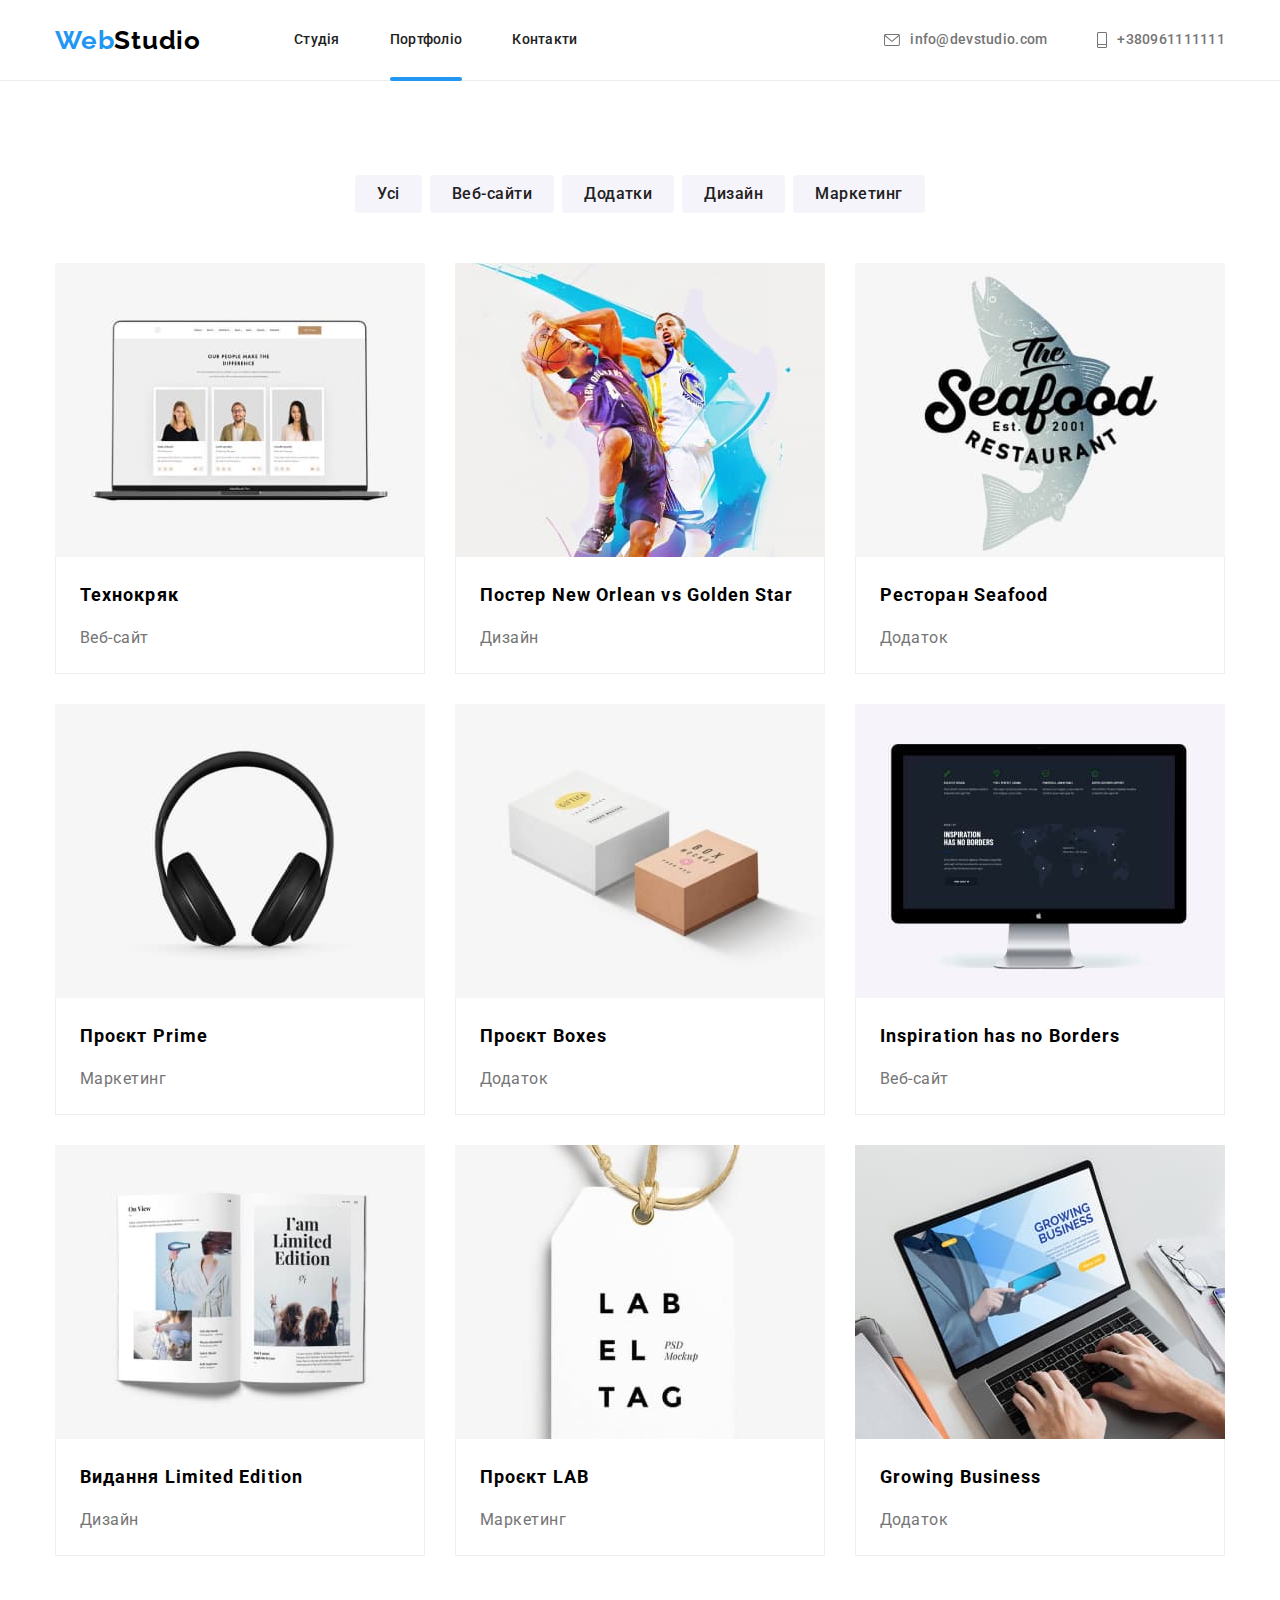
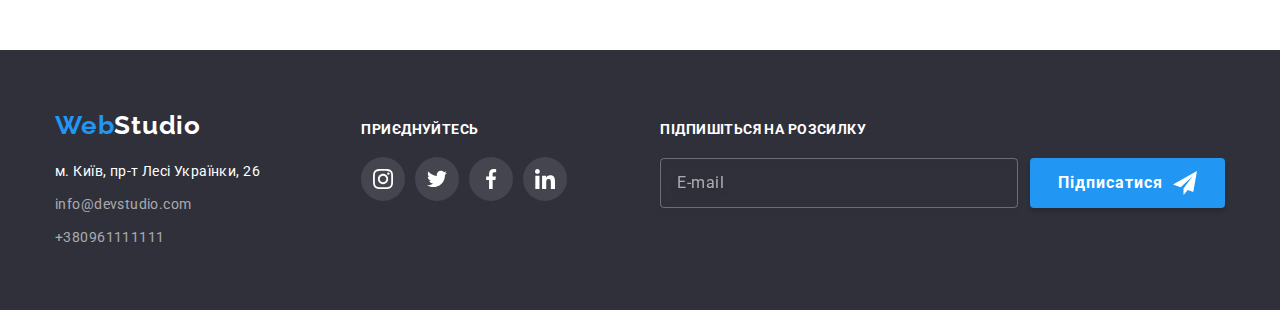
==== commit 42c7eb77: "edits" ====
--- a/portfolio.html
+++ b/portfolio.html
@@ -300,7 +300,7 @@
             ><span class="logo__web">Web</span
             ><span class="logo__studio">Studio</span></a
           >
-          <address class="address">
+          <address class="address address__footer">
             <ul class="list address__contact-info">
               <li class="list__item address__item">
                 <a
--- a/css/main.min.css
+++ b/css/main.min.css
@@ -0,0 +1 @@
+.visually-hidden{position:absolute;width:1px;height:1px;margin:-1px;padding:0;overflow:hidden;border:0;clip:rect(0 0 0 0)}.heading-secondary{font-weight:700;font-size:36px;line-height:1.17;text-align:center;letter-spacing:.03em;margin-bottom:50px}body{font-family:"Roboto",sans-serif;color:var(--text-main);padding:0;margin:0}h1,h2,h3,p{margin-top:0;margin-bottom:0}img{display:block;max-width:100%;height:auto}.list{padding-left:0;margin:0}.list__item{list-style:none}.link{text-decoration:none}.container{width:1200px;margin:0 auto;padding:0 15px}.section{padding-top:94px;padding-bottom:94px}.header-section{background-color:#fff;border-bottom:1px solid #ececec}.header-section__item{display:block;font-weight:500;font-size:14px;line-height:1.14;letter-spacing:.02em;text-decoration:none;color:#212121;padding:32px 0;transition:color 250ms cubic-bezier(0.4, 0, 0.2, 1)}.header-section__item--active::after{position:absolute;bottom:-1px;left:0;content:"";display:block;width:100%;height:4px;background-color:#2196f3;border-radius:2px}.header-section__item:hover,.header-section__item:focus{color:#2196f3}.header-section__icon{margin-right:10px;fill:currentColor;text-align:center}.header-section__contact{color:#757575;display:flex;align-items:center}.header-container{display:flex;align-items:center}.navigation{display:flex;align-items:center}.navigation__list{display:flex;align-items:center;margin-left:auto}.navigation__item{position:relative;margin-right:50px;text-align:center}.navigation__item:last-child{margin-right:0}.heading-section{max-width:1600px;margin-left:auto;margin-right:auto;height:600px;padding:200px 0;background-color:#2f303a;background-image:linear-gradient(to right, rgba(47, 48, 58, 0.4), rgba(47, 48, 58, 0.4)),url(../images/img-hero.jpg);background-position:center;background-size:cover;background-repeat:no-repeat}.heading-main{font-weight:900;font-size:44px;line-height:1.36;text-align:center;letter-spacing:.06em;text-transform:uppercase;color:#fff;width:696px;margin:0 auto;margin-bottom:30px}.button{background:#2196f3;box-shadow:0px 4px 4px rgba(0,0,0,.15);border-radius:4px;border:none;font-weight:700;font-size:16px;line-height:1.88;display:flex;align-items:center;text-align:center;letter-spacing:.06em;color:#fff;cursor:pointer;transition:background-color 250ms cubic-bezier(0.4, 0, 0.2, 1)}.button:active,.button:hover{background-color:#188ce8}.order-button{padding:10px 32px;margin-right:auto;margin-left:auto}.sign-up__button{padding:10px 28px}.form__button{padding:10px 52px;margin-right:auto;margin-left:auto}.features__list{display:flex;-moz-column-gap:30px;column-gap:30px}.features__item{flex-basis:calc((100% - 90px)/4)}.features__heading{font-weight:700;font-size:14px;line-height:1.14;letter-spacing:.03em;text-transform:uppercase;margin-bottom:10px}.features__thumb{height:120px;text-align:center;background-color:#f5f4fa;margin-bottom:30px;display:flex;align-items:center;justify-content:center}.features__icon{width:70px;height:70px}.features__text{font-size:14px;line-height:1.71;letter-spacing:.03em;color:#757575}.products{padding-top:0}.products__list{display:flex;-moz-column-gap:30px;column-gap:30px}.products__item{position:relative;flex-basis:calc((100% - 60px)/3)}.products__text{position:absolute;bottom:0;left:0;width:100%;height:70px;display:flex;justify-content:center;align-items:center;background:rgba(47,48,58,.8);font-weight:700;font-size:14px;line-height:1.14;text-align:center;letter-spacing:.03em;text-transform:uppercase;color:#fff}.team{background-color:#f5f4fa}.team__list{display:flex;-moz-column-gap:30px;column-gap:30px}.team__heading{margin-bottom:10px;font-weight:500;font-size:16px;line-height:1.18;text-align:center;letter-spacing:.03em}.team__caption{padding:30px 32px}.team__item{width:100%;background-color:#fff;box-shadow:0px 1px 3px rgba(0,0,0,.12),0px 1px 1px rgba(0,0,0,.14),0px 2px 1px rgba(0,0,0,.2);border-radius:0px 0px 4px 4px;flex-basis:calc((100% - 90px)/4)}.team__text{line-height:1.18;margin-bottom:16px;text-align:center;letter-spacing:.03em;color:#757575}.icons-set{display:flex;-moz-column-gap:10px;column-gap:10px}.icons-set__item{width:44px;height:44px}.icons-set__link{width:100%;height:100%;display:flex;justify-content:center;align-items:center;border-radius:50%;transition:background-color 250ms cubic-bezier(0.4, 0, 0.2, 1)}.icons-set__link:hover,.icons-set__link:focus{background-color:#2196f3}.icons-set__icon{width:20px;height:20px;fill:#afb1b8;transition:fill 250ms cubic-bezier(0.4, 0, 0.2, 1)}.icons-set__link:hover .icons-set__icon,.icons-set__link:focus .icons-set__icon{fill:#fff}.footer-icons__item{background-color:rgba(255,255,255,.1);border-radius:50%}.footer-icons__icon{fill:#fff}.clients__list{display:flex;-moz-column-gap:30px;column-gap:30px}.clients__item{width:170px;height:92px}.clients__thumb{display:flex;justify-content:center;align-items:center;width:100%;height:100%;border:1px solid #afb1b8;border-radius:4px;transition:border 250ms cubic-bezier(0.4, 0, 0.2, 1)}.clients__thumb:hover,.clients__thumb:focus{border:1px solid #2196f3}.clients__thumb:hover .clients__icon,.clients__thumb:focus .clients__icon{fill:#2196f3}.clients__icon{width:106px;height:60px;fill:#afb1b8;transition:fill 250ms cubic-bezier(0.4, 0, 0.2, 1)}.logo{font-family:"Raleway",sans-serif;font-weight:700;font-size:26px;line-height:1.17;text-decoration:none;color:#000;letter-spacing:.03em;margin-right:93px}.logo__web{color:#2196f3}.logo__studio{color:#fff}.logo__footer{margin-right:0}.footer{background-color:#2f303a;padding:60px 0}.footer-container{display:flex;align-items:baseline}.main-info{margin-right:70px;flex-grow:1}.address__footer{margin-top:20px}.address__item{margin-bottom:9px}.address__item:last-child{margin-bottom:0}.address__link{font-size:14px;line-height:1.71;letter-spacing:.03em;text-decoration:none;color:#fff;font-style:normal}.address__contact{font-size:14px;line-height:1.71;letter-spacing:.03em;text-decoration:none;color:rgba(255,255,255,.6);font-style:normal;transition:color 250ms cubic-bezier(0.4, 0, 0.2, 1)}.address__contact:hover,.address__contact:focus{color:#2196f3}.join-us{margin-right:93px}.join-us__title{font-weight:700;font-size:14px;line-height:16px;letter-spacing:.03em;text-transform:uppercase;color:#fff;margin-bottom:20px}.sign-up{margin-left:auto}.sign-up__form{display:flex;flex-direction:row;-moz-column-gap:12px;column-gap:12px}.sign-up__heading{margin-bottom:20px;font-weight:700;font-size:14px;line-height:1.14;letter-spacing:.03em;text-transform:uppercase;color:#fff}.sign-up__input{border:1px solid rgba(255,255,255,.3);filter:drop-shadow(0px 4px 4px rgba(0, 0, 0, 0.15));border-radius:4px;background-color:rgba(0,0,0,0);min-width:358px;padding:15px 16px}.sign-up__input::-moz-placeholder{font-weight:400;font-size:16px;line-height:1.25;letter-spacing:.03em;color:rgba(255,255,255,.6)}.sign-up__input:-ms-input-placeholder{font-weight:400;font-size:16px;line-height:1.25;letter-spacing:.03em;color:rgba(255,255,255,.6)}.sign-up__input::placeholder{font-weight:400;font-size:16px;line-height:1.25;letter-spacing:.03em;color:rgba(255,255,255,.6)}.sign-up__icon{margin-left:10px}.backdrop{position:fixed;top:0;left:0;width:100%;height:100%;background-color:rgba(0,0,0,.2);opacity:1;transition:opacity 250ms cubic-bezier(0.4, 0, 0.2, 1)}.modal{position:absolute;top:50%;left:50%;transform:translate(-50%, -50%) scale(1);min-width:528px;min-height:581px;padding:40px;background-color:#fff;box-shadow:0px 1px 3px rgba(0,0,0,.12),0px 1px 1px rgba(0,0,0,.14),0px 2px 1px rgba(0,0,0,.2);border-radius:4px;transition:transform 250ms cubic-bezier(0.4, 0, 0.2, 1)}.backdrop.is-hidden{visibility:none;opacity:0;pointer-events:none}.backdrop.is-hidden .modal{transform:translate(-50%, -50%) scale(0.2)}.modal__button{position:absolute;top:8px;right:8px;width:30px;height:30px;border-radius:50%;background:#fff;border:1px solid rgba(0,0,0,.1);cursor:pointer;transition:fill 250ms cubic-bezier(0.4, 0, 0.2, 1)}.modal__button:hover,.modal__button:focus{fill:#2196f3}.modal__icon{width:100%;height:100%}.form-heading{margin-bottom:12px;font-weight:700;font-size:20px;line-height:1.15;text-align:center;letter-spacing:.03em;color:#212121}.form__field{position:relative;display:flex;flex-direction:column;margin-bottom:10px}.form__field--comment{margin-bottom:20px}.form__field--comment .form__input--comment::-moz-placeholder{font-weight:400;font-size:12px;line-height:1.16;letter-spacing:.01em;color:rgba(117,117,117,.5)}.form__field--comment .form__input--comment:-ms-input-placeholder{font-weight:400;font-size:12px;line-height:1.16;letter-spacing:.01em;color:rgba(117,117,117,.5)}.form__field--comment .form__input--comment::placeholder{font-weight:400;font-size:12px;line-height:1.16;letter-spacing:.01em;color:rgba(117,117,117,.5)}.form__label{margin-bottom:4px;font-weight:400;font-size:12px;line-height:1.16;letter-spacing:.01em;color:#757575}.form__input{padding:11px 35px 12px;border:1px solid rgba(33,33,33,.2);border-radius:4px;transition:border 250ms cubic-bezier(0.4, 0, 0.2, 1)}.form__field:focus-within .form__input{outline:1px solid #2196f3}.form__input--comment{resize:none;padding:12px 16px;height:120px}.form__icon{position:absolute;display:inline-block;margin:0;top:30px;left:15px;transition:fill 250ms cubic-bezier(0.4, 0, 0.2, 1)}.form__field:focus-within .form__icon{fill:#2196f3}.disclamer{margin-bottom:30px}.disclamer__input{position:absolute;width:1px;height:1px;margin:-1px;padding:0;overflow:hidden;border:0;clip:rect(0 0 0 0)}.disclamer__label{display:flex;align-items:center;justify-content:center;font-weight:400;font-size:14px;line-height:1.71;letter-spacing:.03em;color:#757575}.disclamer__link{color:#2196f3;margin-left:5px}.checkbox{display:flex;width:16px;height:15px;border:2px solid #212121;border-radius:2px;margin-right:8px;transition:background-color 250ms cubic-bezier(0.4, 0, 0.2, 1),border 250ms cubic-bezier(0.4, 0, 0.2, 1)}.checkbox__icon{width:100%;height:100%}.disclamer__input:checked+.checkbox{background-color:#2196f3;border:1px solid #2196f3}.portfolio{display:flex;flex-wrap:wrap;gap:30px}.portfolio__item{box-sizing:border-box;background-color:#fff}.overlay{position:absolute;top:100%;left:0;background-color:rgba(33,150,243,.9);padding:63px 24px;font-size:18px;line-height:1.56;letter-spacing:.03em;color:#fff;transform:translateY(0);transition:transform 250ms cubic-bezier(0.4, 0, 0.2, 1)}.card{display:block;color:inherit;transition:box-shadow 250ms cubic-bezier(0.4, 0, 0.2, 1)}.card:hover,.card:focus{box-shadow:0px 1px 1px rgba(0,0,0,.12),0px 4px 4px rgba(0,0,0,.06),1px 4px 6px rgba(0,0,0,.16)}.card:hover .overlay,.card:focus .overlay{transform:translateY(-100%)}.card__caption{padding:20px 24px;border-left:1px solid #eee;border-right:1px solid #eee;border-bottom:1px solid #eee}.card__image{display:block}.card__heading{font-weight:700;font-size:18px;line-height:2;letter-spacing:.06em;margin-bottom:10px}.card__text{font-weight:400;font-size:16px;line-height:1.875;letter-spacing:.03em;color:#757575;margin:0;padding:0}.card__thumb{position:relative;overflow:hidden}.filter__list{display:flex;justify-content:center;margin-bottom:50px;-moz-column-gap:8px;column-gap:8px}.filter-button{font-family:inherit;font-size:16px;font-weight:500;line-height:1.625;text-align:center;letter-spacing:.03em;color:#212121;background:#f5f4fa;border-radius:4px;padding:6px 22px;border:none;cursor:pointer;transition:background-color 250ms cubic-bezier(0.4, 0, 0.2, 1),color 250ms cubic-bezier(0.4, 0, 0.2, 1),box-shadow 250ms cubic-bezier(0.4, 0, 0.2, 1)}.filter-button:hover,.filter-button:focus{background:#2196f3;color:#fff;box-shadow:0px 3px 1px rgba(0,0,0,.1),0px 1px 2px rgba(0,0,0,.08),0px 2px 2px rgba(0,0,0,.12)}/*# sourceMappingURL=main.min.css.map */